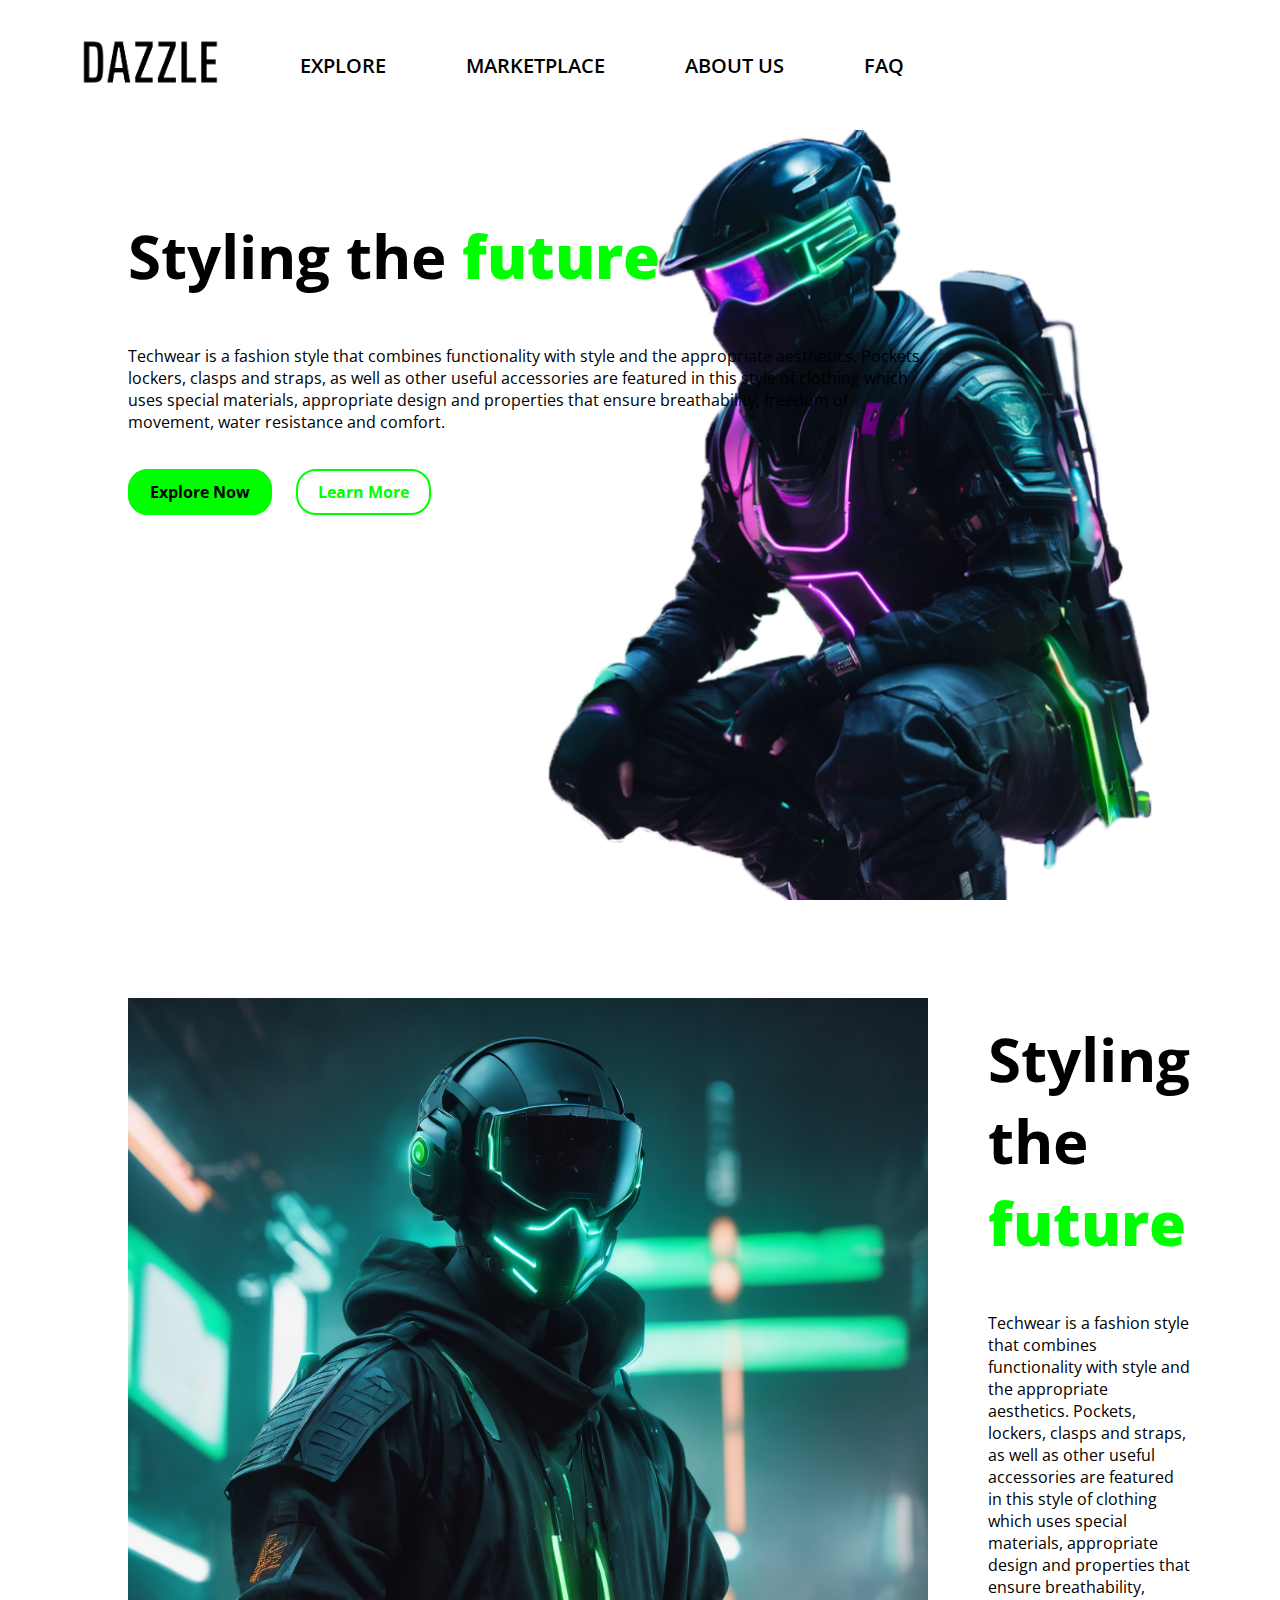
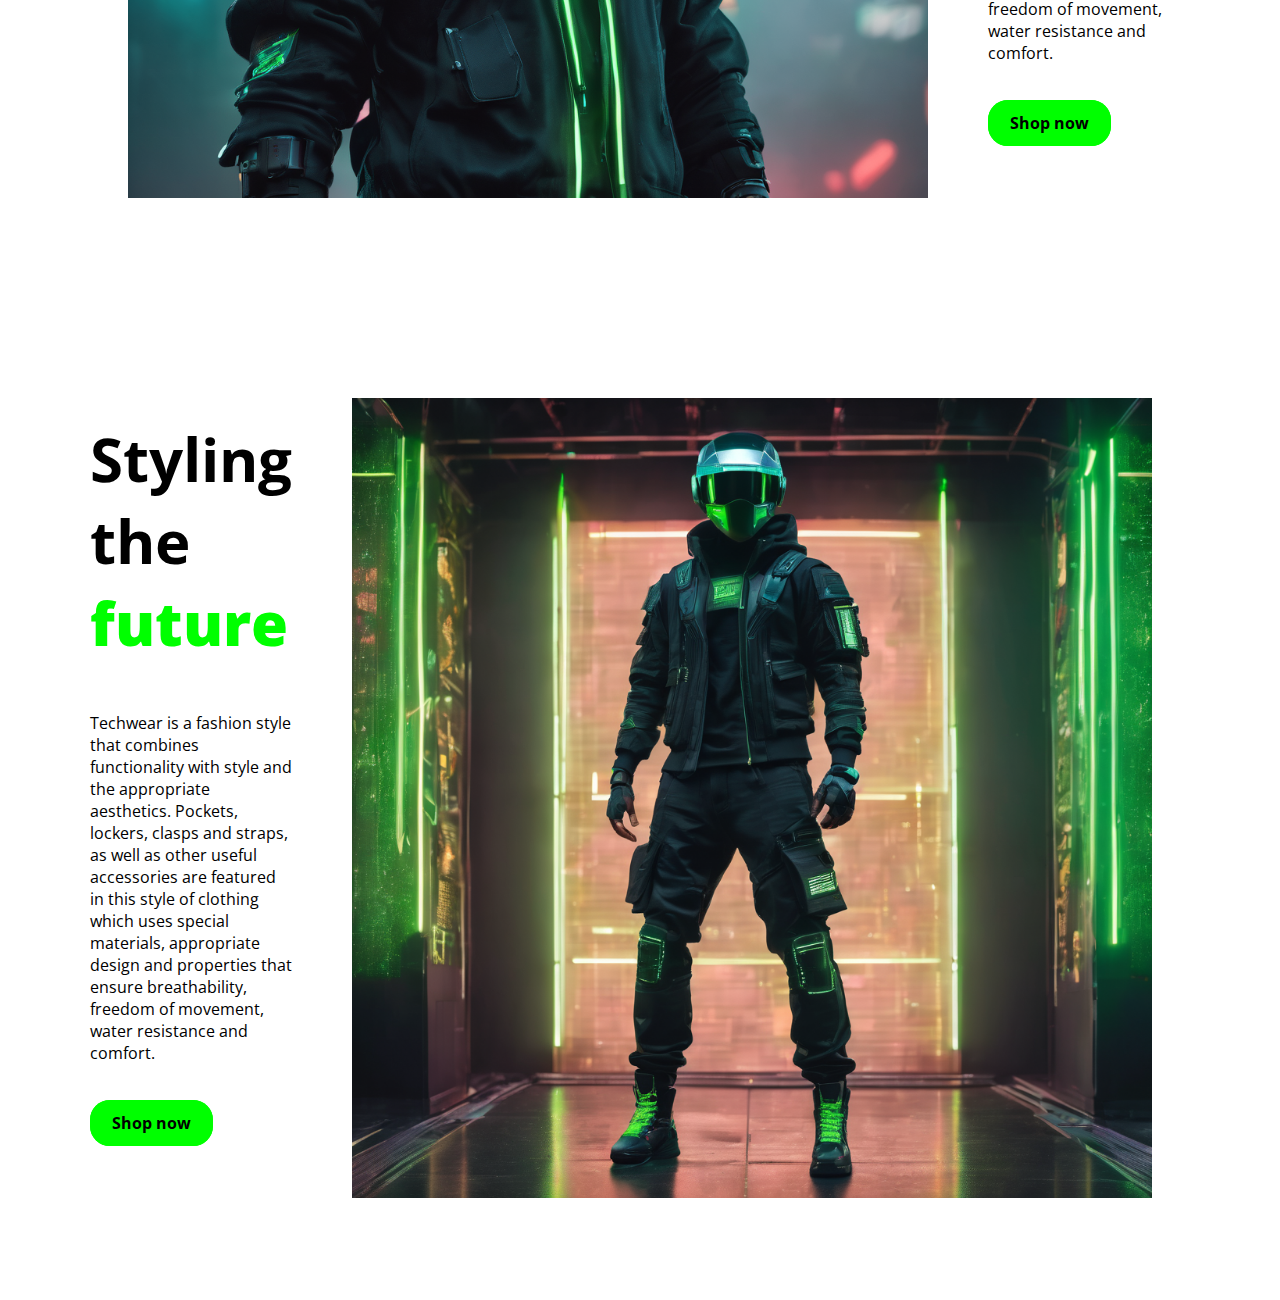
==== index.html @ 6131bc80 "Initial commit" ====
<!DOCTYPE html>
<html lang="en">
<head>
    <meta charset="UTF-8">
    <meta name="viewport" content="width=device-width, initial-scale=1.0">
    <link rel="stylesheet" href="style/style.css">
    <title>Dazzle</title>
</head>
<body>
    <header>
        <menu>
            <a href="#"><img src="media/logob.png" alt="logo" width="140px"></a>
            <a href="#">EXPLORE</a>
            <a href="#">MARKETPLACE</a>
            <a href="#">ABOUT US</a>
            <a href="#">FAQ</a>
        </menu>
    </header>
    <main>
        <div class="fpage">
            <div class="content">
                <h1>Styling the <strong>future</strong></h1>
                <p>Techwear is a fashion style that combines functionality with style and the appropriate aesthetics. Pockets, lockers, clasps and straps, as well as other useful accessories are featured in this style of clothing which uses special materials, appropriate design and properties that ensure breathability, freedom of movement, water resistance and comfort.</p>
                <p>
                    <a href="#" class="button1">Explore Now</a>
                    <a href="#" class="button2">Learn More</a>
                </p>
            </div>
        </div>
        <div class="container" id="page2">
            <div class="img">
                <img src="media/img01.png" alt="product" width="800px">
            </div>
            <div class="content">
                <h1>Styling the <strong>future</strong></h1>
                <p>Techwear is a fashion style that combines functionality with style and the appropriate aesthetics. Pockets, lockers, clasps and straps, as well as other useful accessories are featured in this style of clothing which uses special materials, appropriate design and properties that ensure breathability, freedom of movement, water resistance and comfort.</p>
                <p>
                    <a href="#" class="button1">Shop now</a>
                </p>
            </div>
        </div>
        <div class="container" id="page3">
            <div class="img">
                <img src="media/img02.png" alt="product" width="800px">
            </div>
            <div class="content">
                <h1>Styling the <strong>future</strong></h1>
                <p>Techwear is a fashion style that combines functionality with style and the appropriate aesthetics. Pockets, lockers, clasps and straps, as well as other useful accessories are featured in this style of clothing which uses special materials, appropriate design and properties that ensure breathability, freedom of movement, water resistance and comfort.</p>
                <p>
                    <a href="#" class="button1">Shop now</a>
                </p>
            </div>
        </div>
    </main>
    <footer>

    </footer>
</body>
</html>
---- style/style.css ----
@charset "UTF-8";

@import url('https://fonts.googleapis.com/css2?family=Open+Sans:ital,wght@0,300;0,400;0,500;0,600;0,700;0,800;1,300;1,400;1,500;1,600;1,700;1,800&display=swap');








* {
    margin: 0px;
    padding: 0px;
    box-sizing: border-box;

    font-family: 'Open Sans', sans-serif;
}



body {
    background-color: white;
}



/* MENU */

header menu {
    display: flex;
    height: 90px;
    margin: 20px 80px;

    gap: 80px;
    align-items: center;
}

menu > a {
    color: black;
    font-size: 20px;
    font-weight: 600;
    text-decoration: none;
}
menu > a:hover {
    font-size: 21px;
    text-decoration: underline;
}



/* MAIN */

main {
    width: 80vw;
    margin: auto;
}

main h1 {
    font-size: 48px;
    margin-bottom: 48px;
}
main h1 > strong {
    color: #00FF00;
    font-weight: 900;
}


/* BUTTONS */

a.button1 {
    padding: 10px 20px;

    background-color: #00FF00;
    color: black;
    font-weight: 700;
    text-decoration: none;
    border: 2px solid #00FF00;
    border-radius: 20px;
}

a.button2 {
    padding: 10px 20px;

    color: #00FF00;
    font-weight: 700;
    text-decoration: none;
    border: 2px solid #00FF00;
    border-radius: 20px;
}

a.button1:hover {
    font-size: 20px;
}

a.button2:hover {
    font-size: 20px;
}

/* FRONT PAGE */

div.fpage {
    height: calc(100vh - 130px);
    position: relative;

    background: white url(../media/fpagebg.png) no-repeat;
    background-position: bottom right;
    background-size: contain;
}

div.fpage > div.content {
    width: 800px;
    height: 600px;
    position: absolute;
    top: 50%;
    transform: translateY(-50%);
}

div.fpage h1 {
    font-size: 60px;
}

div.fpage p {
    margin-bottom: 48px;
}

div.fpage a {
    margin: 0px 20px 0px 0px;
}


/* CONTENT PAGES */

div.container {
    display: flex;
    height: 1000px;
    
    flex-direction: row;
    align-items: center;
    gap: 60px;
}

div.container h1 {
    font-size: 60px;
}

div.container p {
    margin-bottom: 48px;
}

div.container a {
    margin: 0px 20px 0px 0px;
}

div#page3 {
    flex-direction: row-reverse;
}
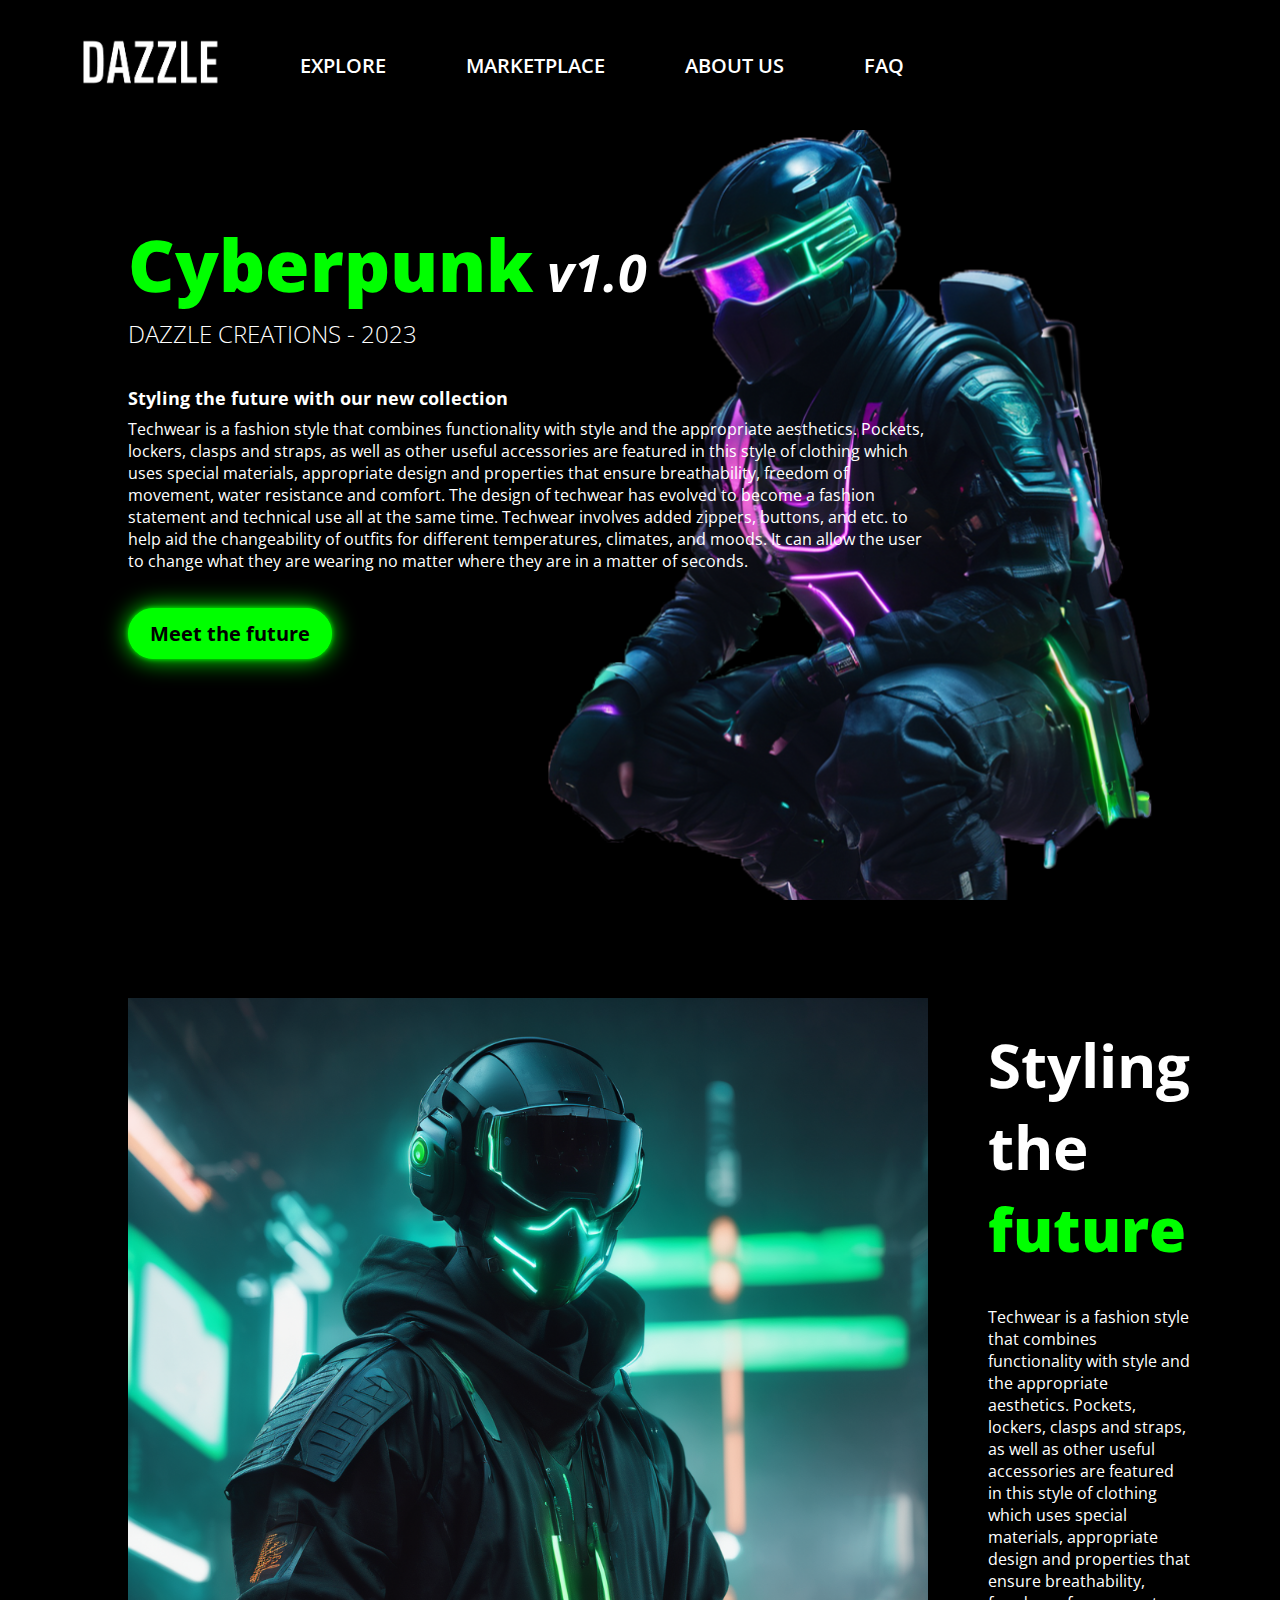
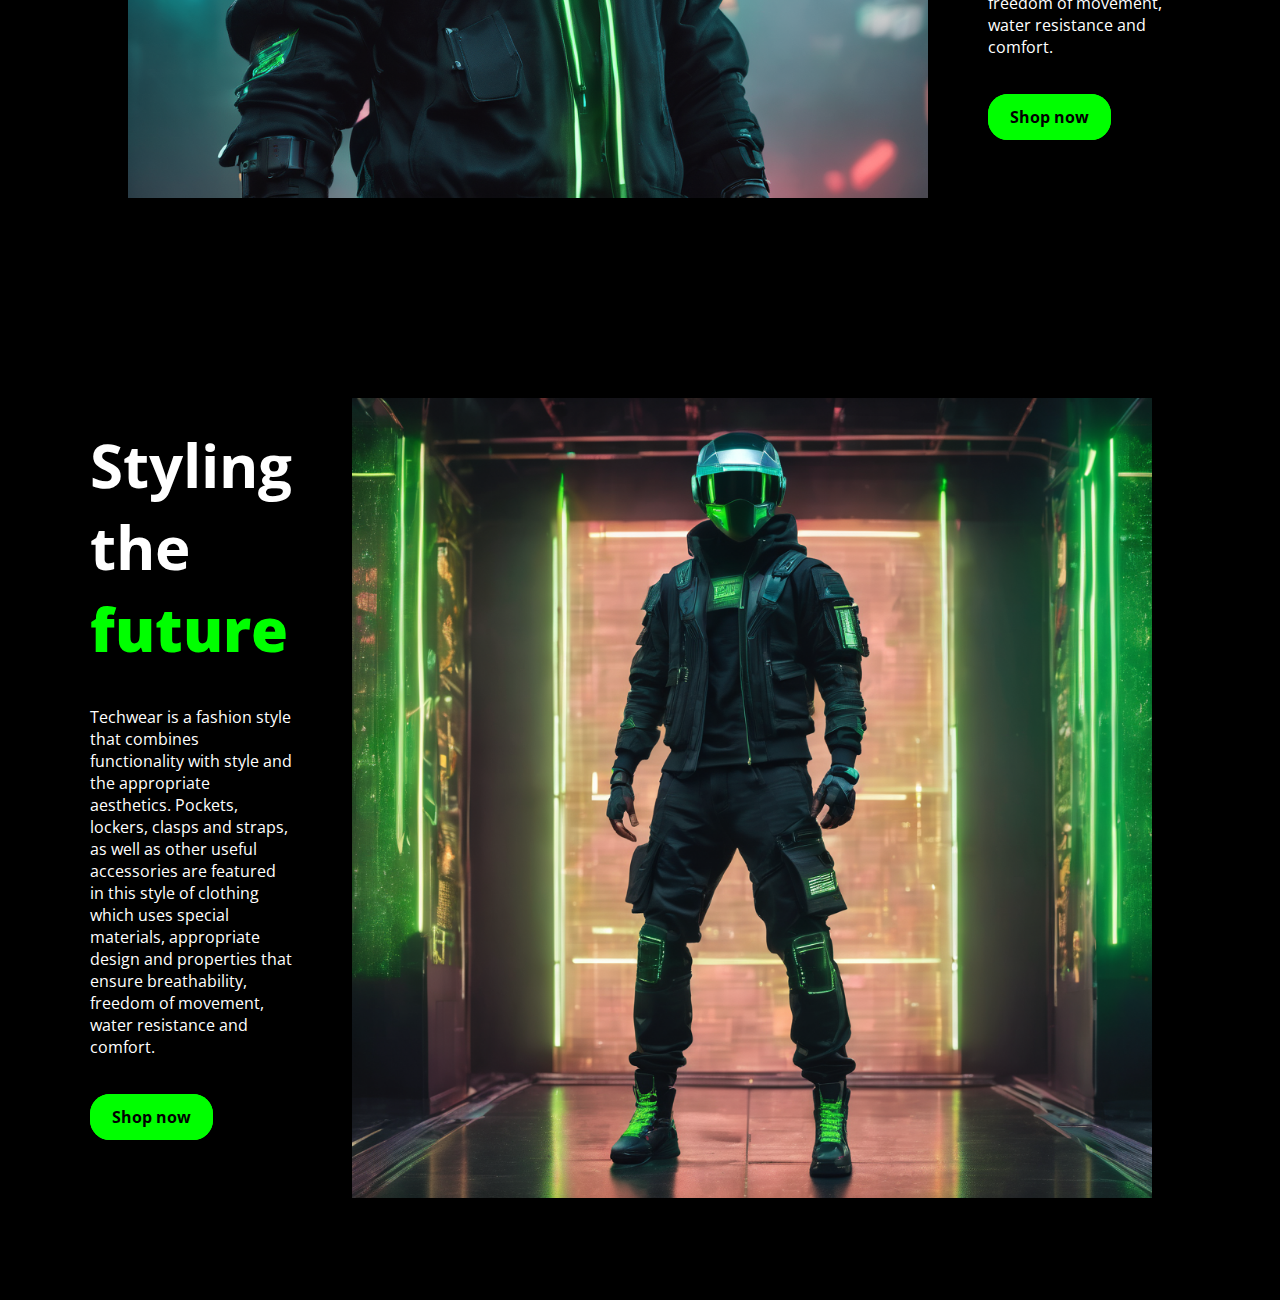
==== commit 218bc5bd: "Structuring" ====
--- a/index.html
+++ b/index.html
@@ -9,7 +9,7 @@
 <body>
     <header>
         <menu>
-            <a href="#"><img src="media/logob.png" alt="logo" width="140px"></a>
+            <a href="#"><img src="media/logow.png" alt="logo" width="140px"></a>
             <a href="#">EXPLORE</a>
             <a href="#">MARKETPLACE</a>
             <a href="#">ABOUT US</a>
@@ -19,11 +19,12 @@
     <main>
         <div class="fpage">
             <div class="content">
-                <h1>Styling the <strong>future</strong></h1>
-                <p>Techwear is a fashion style that combines functionality with style and the appropriate aesthetics. Pockets, lockers, clasps and straps, as well as other useful accessories are featured in this style of clothing which uses special materials, appropriate design and properties that ensure breathability, freedom of movement, water resistance and comfort.</p>
+                <h1><strong>Cyberpunk</strong><em> v1.0</em></h1>
+                <h2>DAZZLE CREATIONS - 2023</h2>
+                <h3>Styling the future with our new collection</h3>
+                <p>Techwear is a fashion style that combines functionality with style and the appropriate aesthetics. Pockets, lockers, clasps and straps, as well as other useful accessories are featured in this style of clothing which uses special materials, appropriate design and properties that ensure breathability, freedom of movement, water resistance and comfort. The design of techwear has evolved to become a fashion statement and technical use all at the same time. Techwear involves added zippers, buttons, and etc. to help aid the changeability of outfits for different temperatures, climates, and moods. It can allow the user to change what they are wearing no matter where they are in a matter of seconds.</p>
                 <p>
-                    <a href="#" class="button1">Explore Now</a>
-                    <a href="#" class="button2">Learn More</a>
+                    <a href="#" class="button1">Meet the future</a>
                 </p>
             </div>
         </div>
--- a/style/style.css
+++ b/style/style.css
@@ -1,6 +1,7 @@
 @charset "UTF-8";
 
-@import url('https://fonts.googleapis.com/css2?family=Open+Sans:ital,wght@0,300;0,400;0,500;0,600;0,700;0,800;1,300;1,400;1,500;1,600;1,700;1,800&display=swap');
+@import url('https://fonts.googleapis.com/css2?family=Noto+Sans+JP:wght@900&family=Open+Sans:ital,wght@0,300;0,400;0,500;0,600;0,700;0,800;1,300;1,400;1,500;1,600;1,700;1,800&display=swap');
+
 
 
 
@@ -20,7 +21,7 @@
 
 
 body {
-    background-color: white;
+    background-color: black;
 }
 
 
@@ -37,7 +38,7 @@
 }
 
 menu > a {
-    color: black;
+    color: white;
     font-size: 20px;
     font-weight: 600;
     text-decoration: none;
@@ -58,11 +59,29 @@
 
 main h1 {
     font-size: 48px;
-    margin-bottom: 48px;
+    margin-bottom: 36px;
+    color: white;
 }
+
 main h1 > strong {
     color: #00FF00;
     font-weight: 900;
+}
+main h1 > em {
+    font-size: 52px;
+}
+
+main h2 {
+    margin-bottom: 18px;
+    color: white;
+}
+
+main h3 {
+    color: white;
+}
+
+main p {
+    color: white;
 }
 
 
@@ -89,21 +108,18 @@
     border-radius: 20px;
 }
 
-a.button1:hover {
-    font-size: 20px;
-}
-
-a.button2:hover {
-    font-size: 20px;
-}
-
 /* FRONT PAGE */
 
 div.fpage {
+    display: flex;
+    width: 80vw;
     height: calc(100vh - 130px);
-    position: relative;
 
-    background: white url(../media/fpagebg.png) no-repeat;
+    flex-direction: row;
+    align-items: center;
+    gap: 60px;
+
+    background: black url(../media/fpagebg.png) no-repeat;
     background-position: bottom right;
     background-size: contain;
 }
@@ -111,13 +127,22 @@
 div.fpage > div.content {
     width: 800px;
     height: 600px;
-    position: absolute;
-    top: 50%;
-    transform: translateY(-50%);
 }
 
 div.fpage h1 {
-    font-size: 60px;
+    font-size: 72px;
+    margin-bottom: 4px;
+}
+
+div.fpage h2 {
+    font-size: 24px;
+    font-weight: 300;
+    margin-bottom: 36px;
+}
+
+div.fpage h3 {
+    font-size: 18px;
+    margin-bottom: 8px;
 }
 
 div.fpage p {
@@ -125,7 +150,14 @@
 }
 
 div.fpage a {
+    font-size: 20px;
+    border-radius: 40px;
     margin: 0px 20px 0px 0px;
+
+    box-shadow: 0 0 5px #00FF00, 0 0 25px #00FF00;
+}
+div.fpage a:hover {
+    box-shadow: 0 0 5px #00FF00, 0 0 25px #00FF00, 0 0 50px #00FF00;
 }
 
 
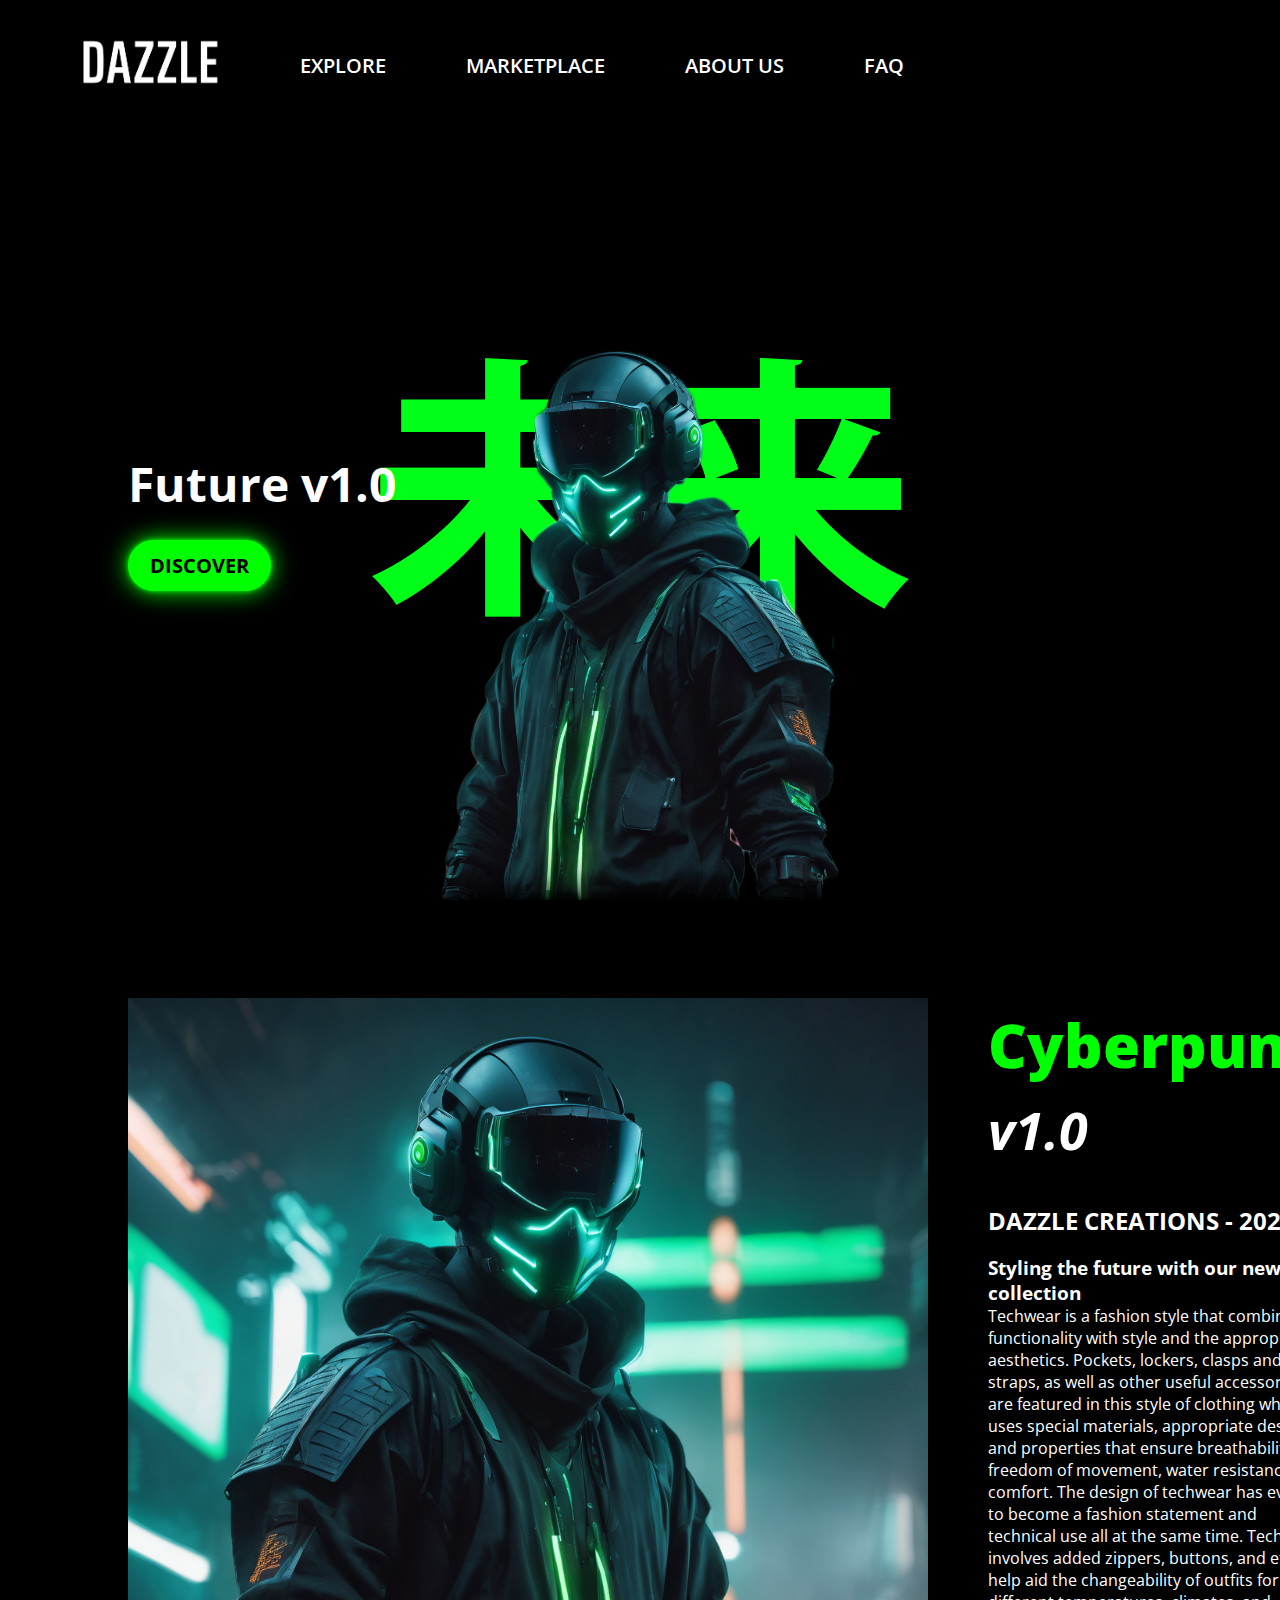
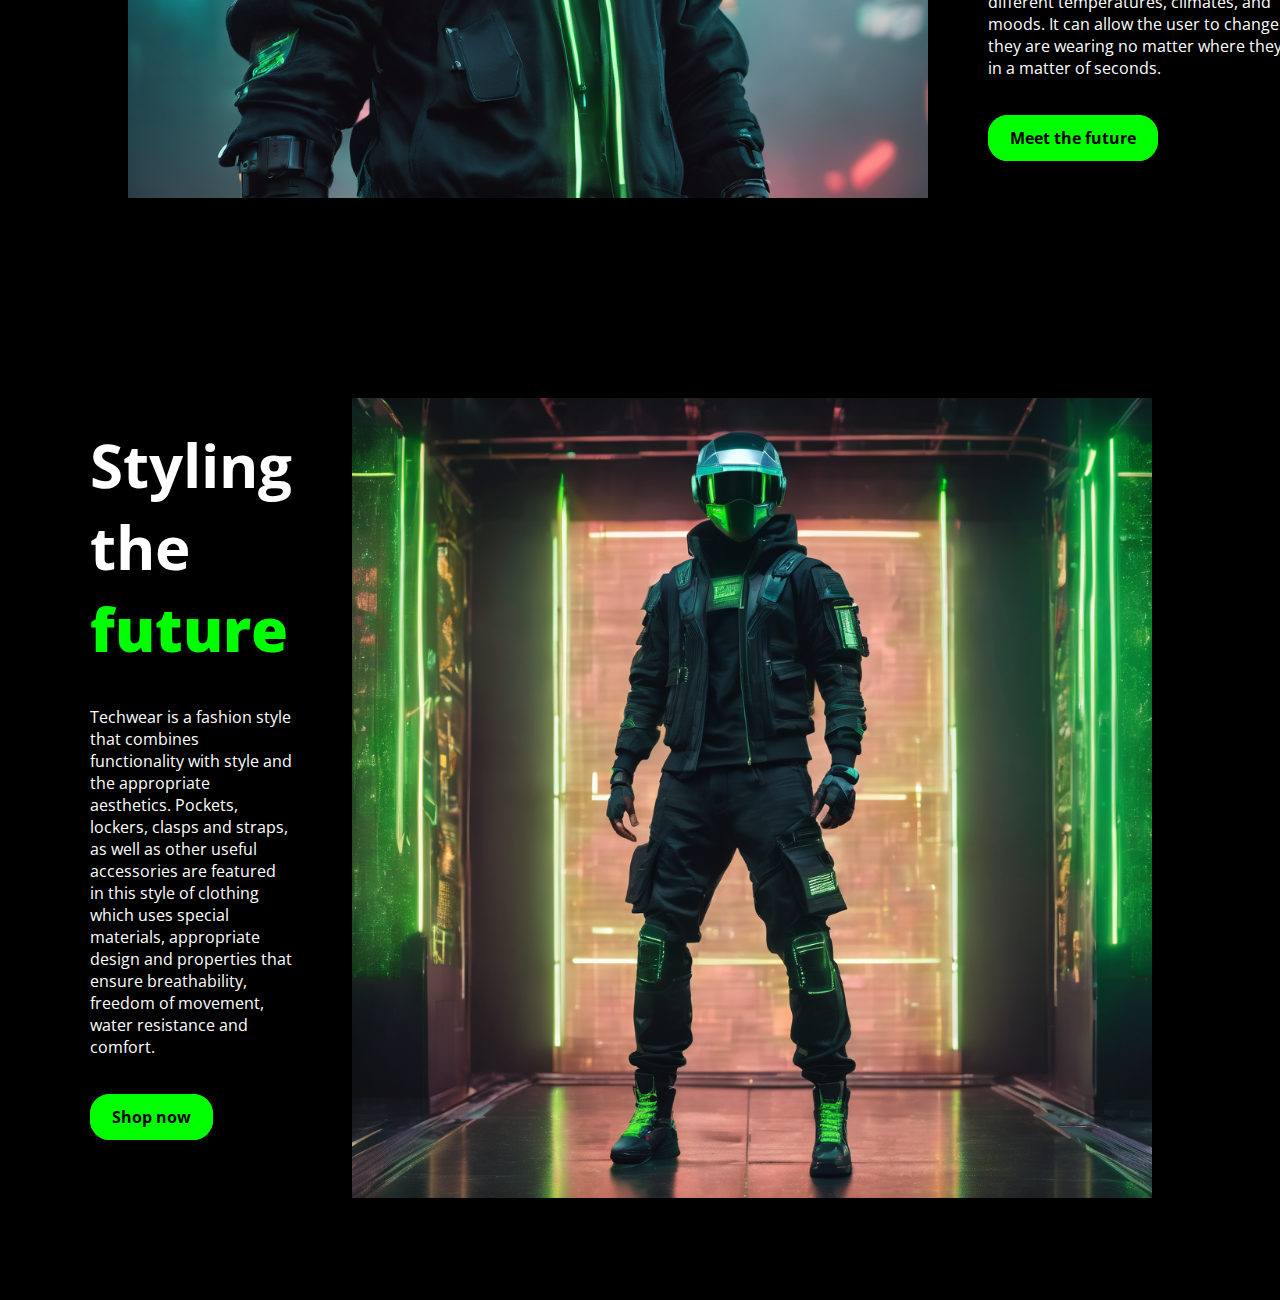
==== commit 7781e069: "Layout changed" ====
--- a/index.html
+++ b/index.html
@@ -19,24 +19,21 @@
     <main>
         <div class="fpage">
             <div class="content">
+                <h1>Future v1.0</h1>
+                <a href="#" class="button1">DISCOVER</a>
+            </div>
+        </div>
+        <div class="container" id="page2">
+            <div class="img">
+                <img src="media/img01.png" alt="" width="800px">
+            </div>
+            <div class="content">
                 <h1><strong>Cyberpunk</strong><em> v1.0</em></h1>
                 <h2>DAZZLE CREATIONS - 2023</h2>
                 <h3>Styling the future with our new collection</h3>
                 <p>Techwear is a fashion style that combines functionality with style and the appropriate aesthetics. Pockets, lockers, clasps and straps, as well as other useful accessories are featured in this style of clothing which uses special materials, appropriate design and properties that ensure breathability, freedom of movement, water resistance and comfort. The design of techwear has evolved to become a fashion statement and technical use all at the same time. Techwear involves added zippers, buttons, and etc. to help aid the changeability of outfits for different temperatures, climates, and moods. It can allow the user to change what they are wearing no matter where they are in a matter of seconds.</p>
                 <p>
                     <a href="#" class="button1">Meet the future</a>
-                </p>
-            </div>
-        </div>
-        <div class="container" id="page2">
-            <div class="img">
-                <img src="media/img01.png" alt="product" width="800px">
-            </div>
-            <div class="content">
-                <h1>Styling the <strong>future</strong></h1>
-                <p>Techwear is a fashion style that combines functionality with style and the appropriate aesthetics. Pockets, lockers, clasps and straps, as well as other useful accessories are featured in this style of clothing which uses special materials, appropriate design and properties that ensure breathability, freedom of movement, water resistance and comfort.</p>
-                <p>
-                    <a href="#" class="button1">Shop now</a>
                 </p>
             </div>
         </div>
--- a/style/style.css
+++ b/style/style.css
@@ -112,41 +112,24 @@
 
 div.fpage {
     display: flex;
-    width: 80vw;
     height: calc(100vh - 130px);
 
     flex-direction: row;
     align-items: center;
-    gap: 60px;
+    gap: 700px;
 
     background: black url(../media/fpagebg.png) no-repeat;
-    background-position: bottom right;
+    background-position: bottom center;
     background-size: contain;
 }
 
-div.fpage > div.content {
-    width: 800px;
-    height: 600px;
+div.fpage > div.container {
+    width: 200px;
 }
 
 div.fpage h1 {
-    font-size: 72px;
-    margin-bottom: 4px;
-}
-
-div.fpage h2 {
-    font-size: 24px;
-    font-weight: 300;
+    font-size: 48px;
     margin-bottom: 36px;
-}
-
-div.fpage h3 {
-    font-size: 18px;
-    margin-bottom: 8px;
-}
-
-div.fpage p {
-    margin-bottom: 48px;
 }
 
 div.fpage a {
@@ -184,6 +167,9 @@
     margin: 0px 20px 0px 0px;
 }
 
+div#page2 {
+    box-shadow: 0 0 5px black, 0 0 25px black, 0 0 50px black;
+}
 div#page3 {
     flex-direction: row-reverse;
 }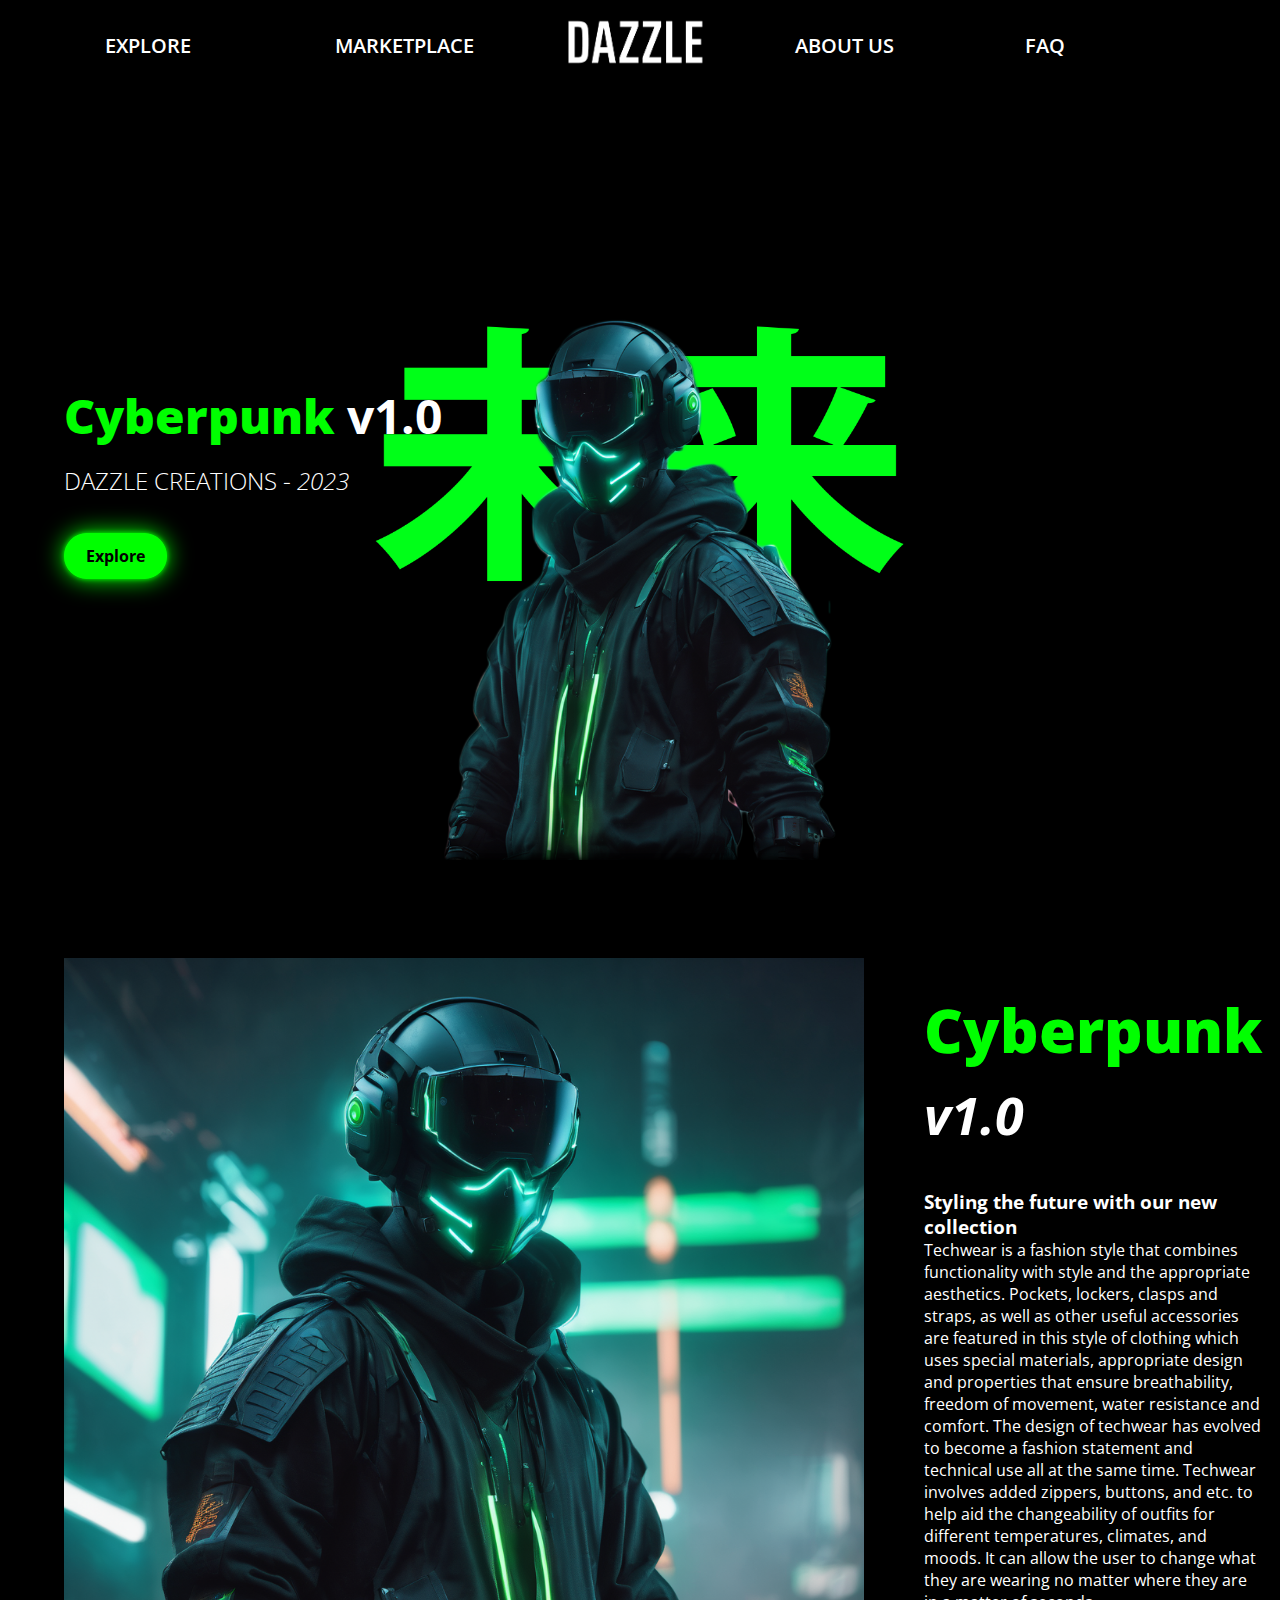
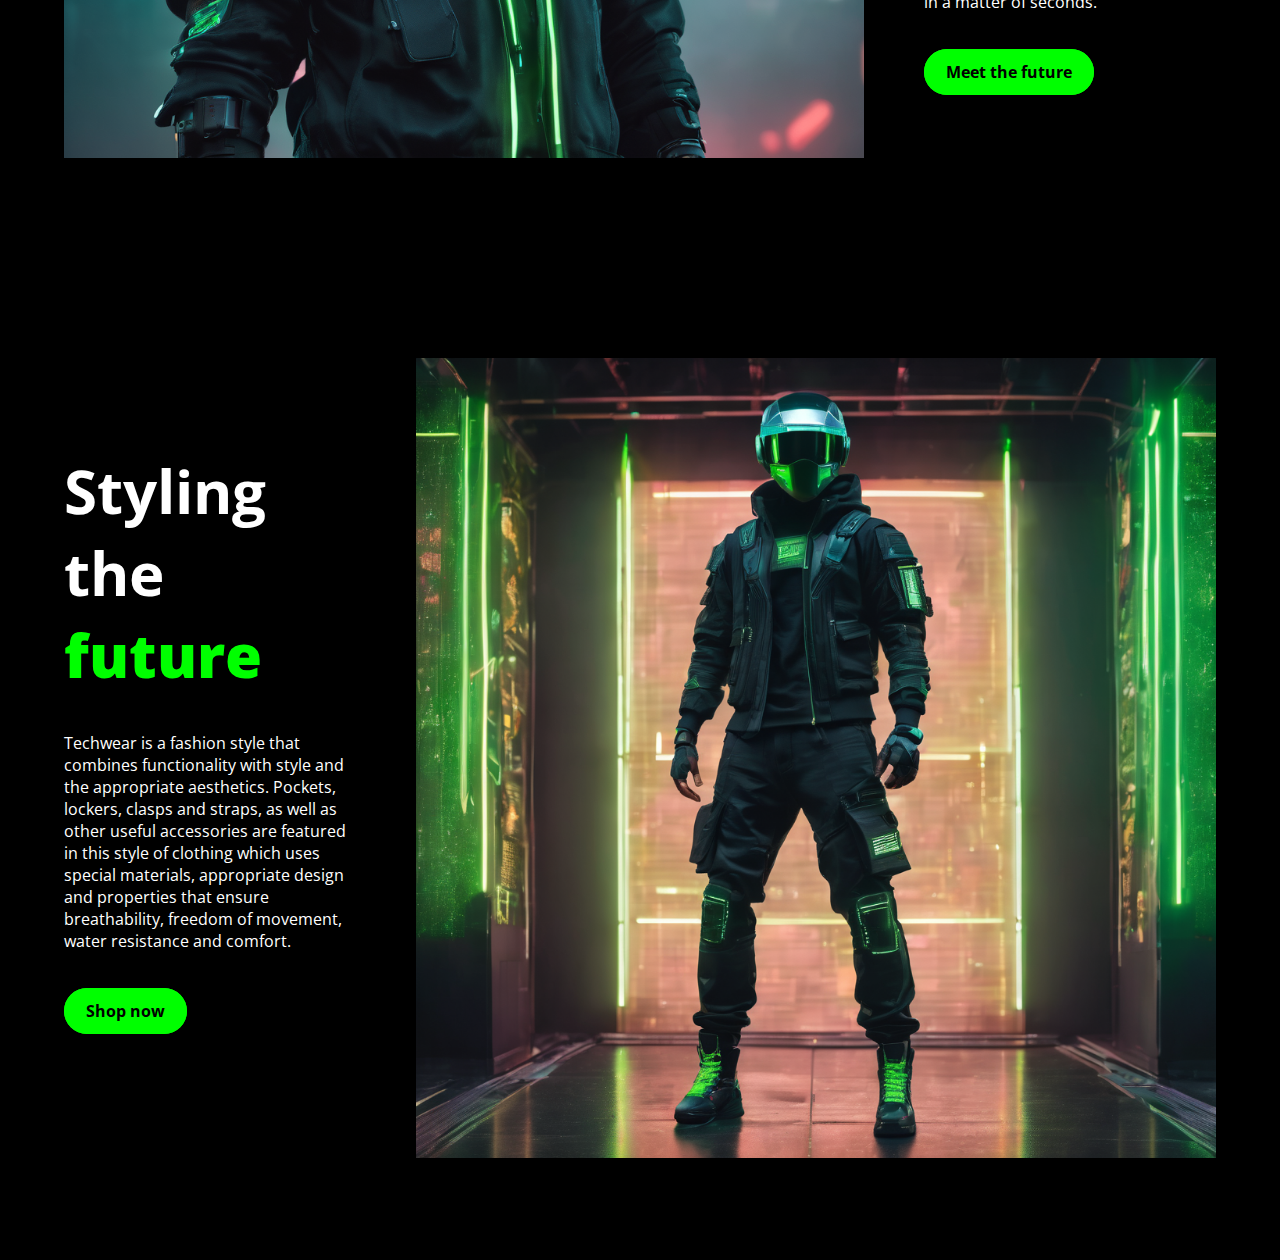
==== commit 1416eeee: "Update" ====
--- a/index.html
+++ b/index.html
@@ -9,9 +9,9 @@
 <body>
     <header>
         <menu>
-            <a href="#"><img src="media/logow.png" alt="logo" width="140px"></a>
             <a href="#">EXPLORE</a>
             <a href="#">MARKETPLACE</a>
+            <a href="#"><img src="media/logow.png" alt="logo" width="140px"></a>
             <a href="#">ABOUT US</a>
             <a href="#">FAQ</a>
         </menu>
@@ -19,8 +19,9 @@
     <main>
         <div class="fpage">
             <div class="content">
-                <h1>Future v1.0</h1>
-                <a href="#" class="button1">DISCOVER</a>
+                <h1><strong>Cyberpunk</strong> v1.0</h1>
+                <h2>DAZZLE CREATIONS - <em>2023</em></h2>
+                <a href="#" class="button1">Explore</a>
             </div>
         </div>
         <div class="container" id="page2">
@@ -29,7 +30,6 @@
             </div>
             <div class="content">
                 <h1><strong>Cyberpunk</strong><em> v1.0</em></h1>
-                <h2>DAZZLE CREATIONS - 2023</h2>
                 <h3>Styling the future with our new collection</h3>
                 <p>Techwear is a fashion style that combines functionality with style and the appropriate aesthetics. Pockets, lockers, clasps and straps, as well as other useful accessories are featured in this style of clothing which uses special materials, appropriate design and properties that ensure breathability, freedom of movement, water resistance and comfort. The design of techwear has evolved to become a fashion statement and technical use all at the same time. Techwear involves added zippers, buttons, and etc. to help aid the changeability of outfits for different temperatures, climates, and moods. It can allow the user to change what they are wearing no matter where they are in a matter of seconds.</p>
                 <p>
--- a/style/style.css
+++ b/style/style.css
@@ -31,13 +31,16 @@
 header menu {
     display: flex;
     height: 90px;
-    margin: 20px 80px;
 
     gap: 80px;
+    flex-direction: row;
     align-items: center;
+    vertical-align: center;
+    justify-content: center;
 }
 
 menu > a {
+    width: 150px;
     color: white;
     font-size: 20px;
     font-weight: 600;
@@ -53,7 +56,7 @@
 /* MAIN */
 
 main {
-    width: 80vw;
+    width: 90vw;
     margin: auto;
 }
 
@@ -95,7 +98,7 @@
     font-weight: 700;
     text-decoration: none;
     border: 2px solid #00FF00;
-    border-radius: 20px;
+    border-radius: 50px;
 }
 
 a.button2 {
@@ -116,7 +119,6 @@
 
     flex-direction: row;
     align-items: center;
-    gap: 700px;
 
     background: black url(../media/fpagebg.png) no-repeat;
     background-position: bottom center;
@@ -129,14 +131,20 @@
 
 div.fpage h1 {
     font-size: 48px;
-    margin-bottom: 36px;
+    margin-bottom: 16px;
+}
+
+div.fpage h1 > em {
+    font-size: 24px;
+}
+
+div.fpage h2 {
+    font-size: 24px;
+    font-weight: 300;
+    margin-bottom: 48px;
 }
 
 div.fpage a {
-    font-size: 20px;
-    border-radius: 40px;
-    margin: 0px 20px 0px 0px;
-
     box-shadow: 0 0 5px #00FF00, 0 0 25px #00FF00;
 }
 div.fpage a:hover {
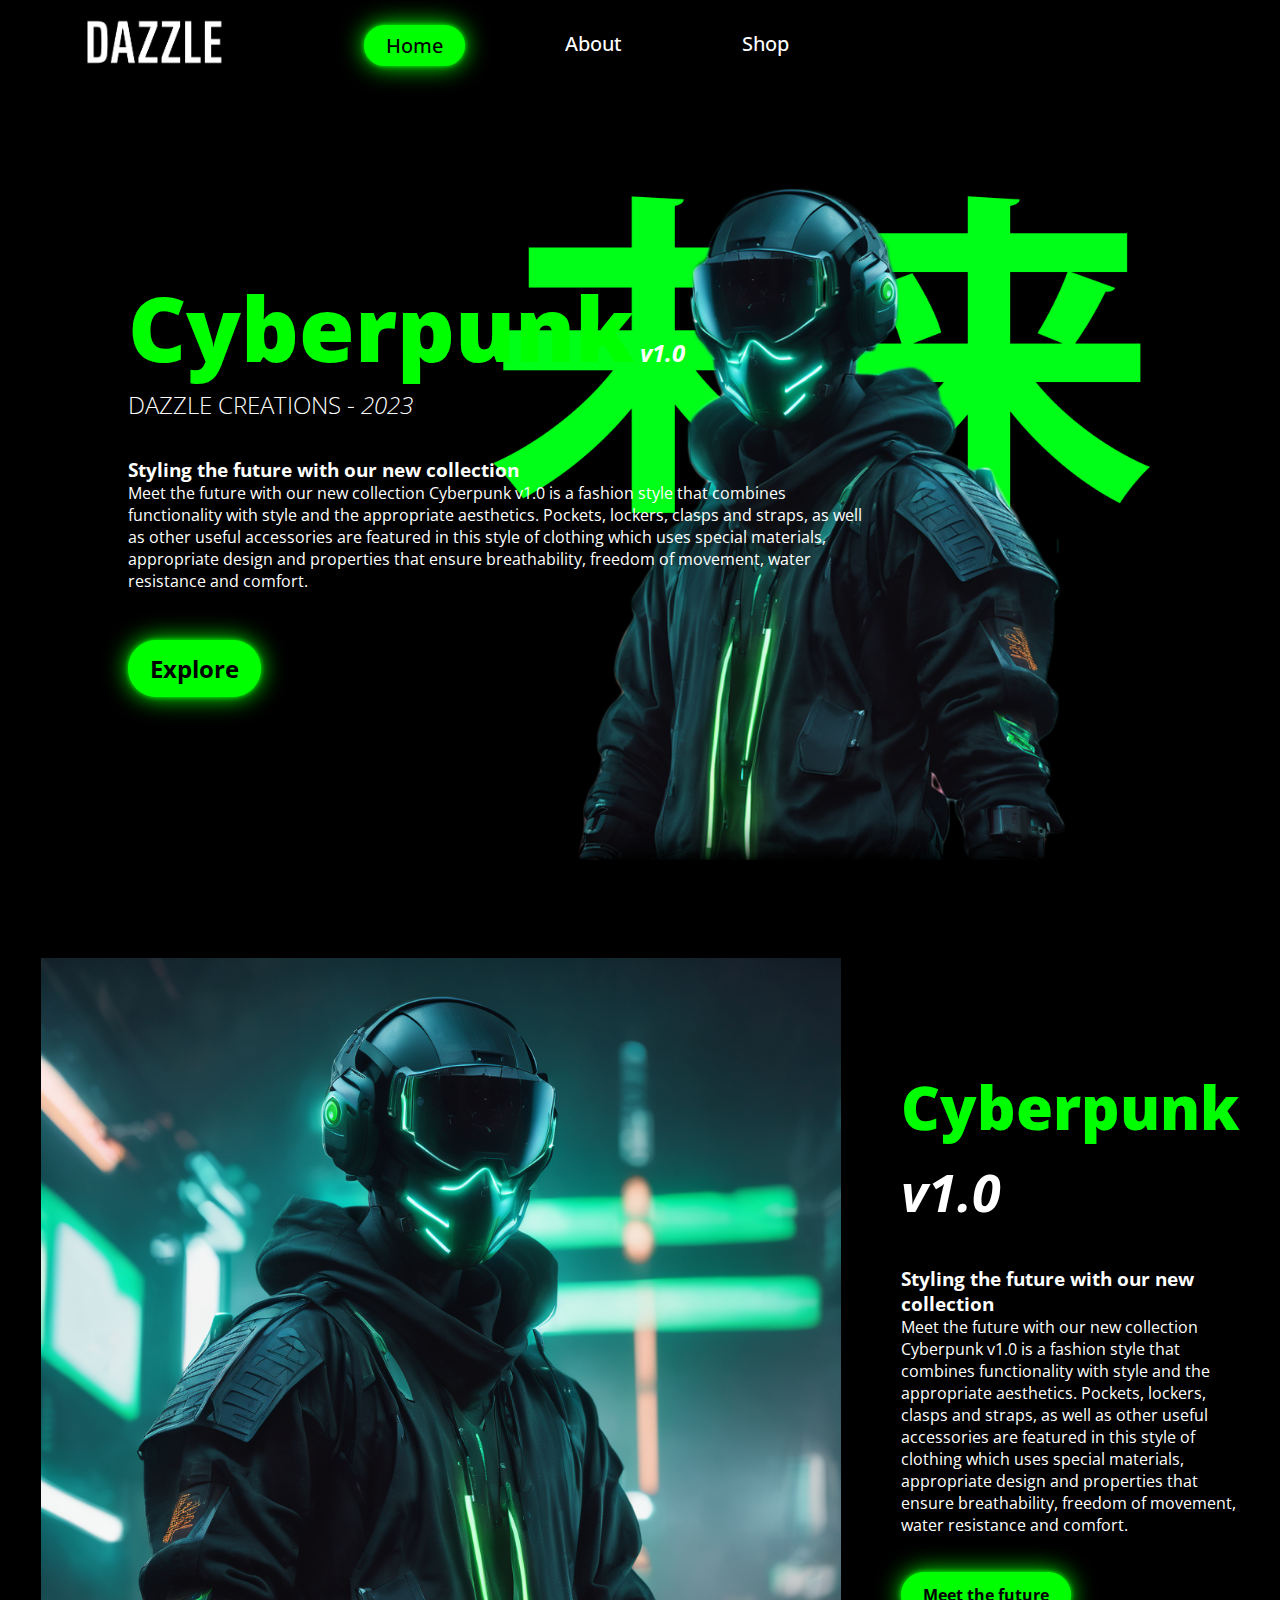
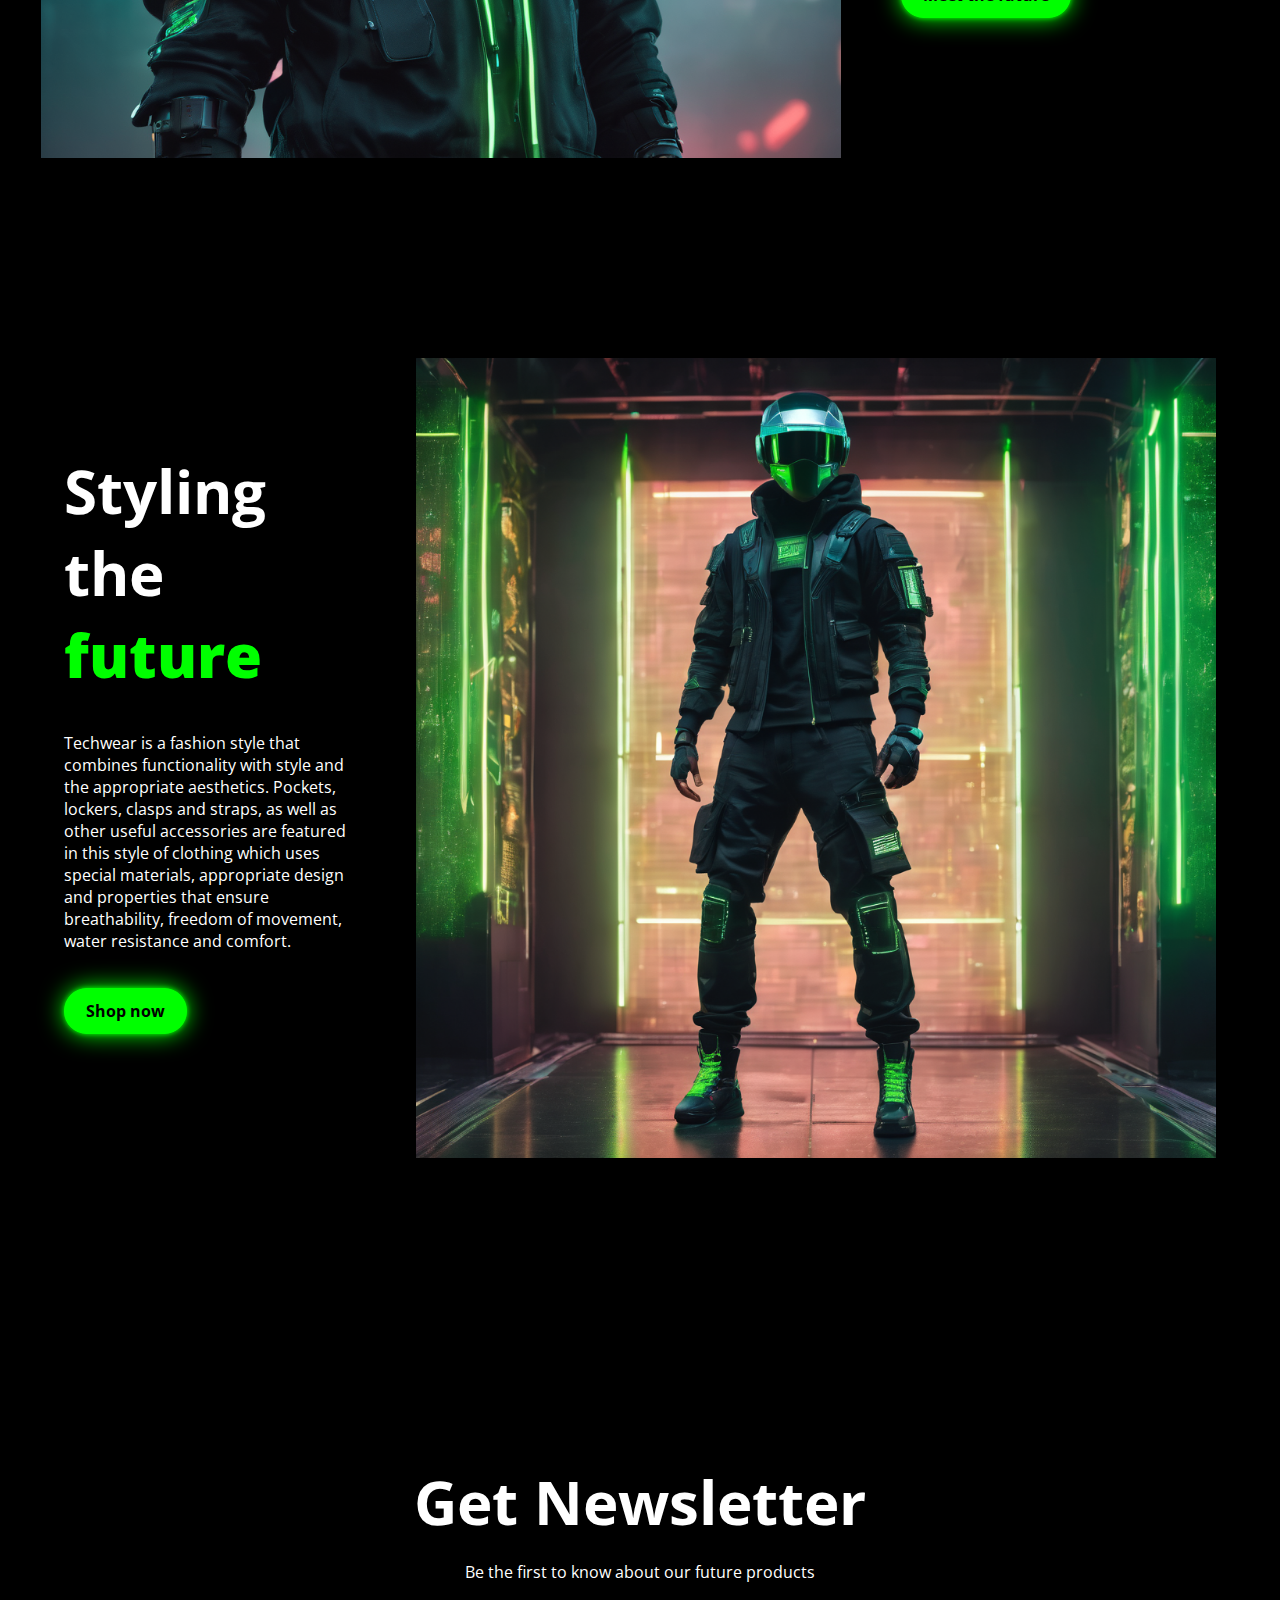
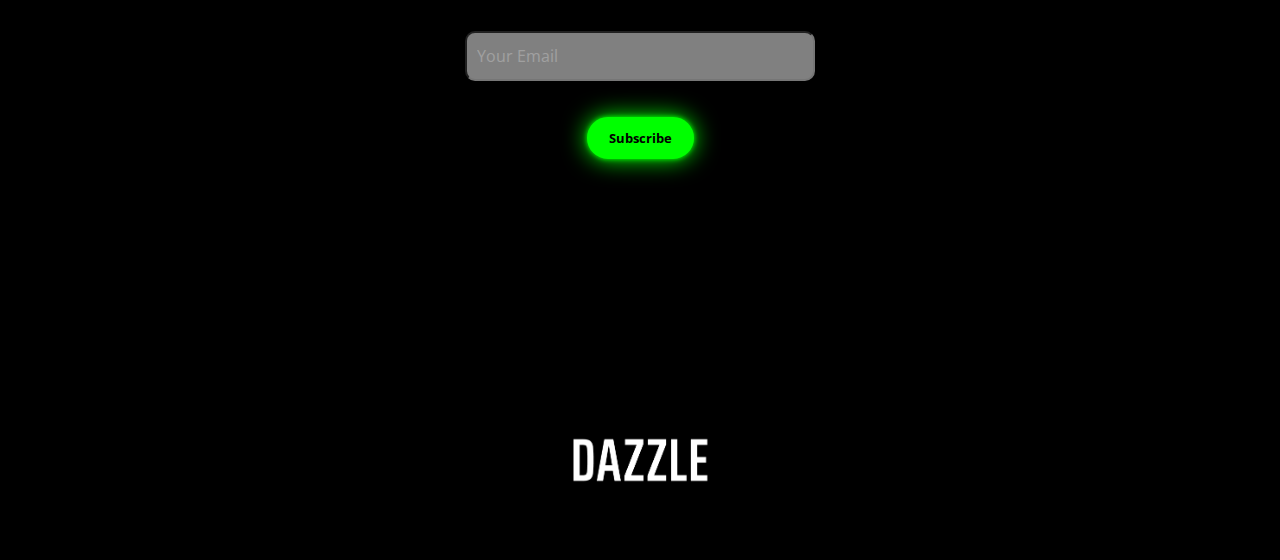
==== commit b7fde84f: "Update" ====
--- a/index.html
+++ b/index.html
@@ -9,18 +9,21 @@
 <body>
     <header>
         <menu>
-            <a href="#">EXPLORE</a>
-            <a href="#">MARKETPLACE</a>
-            <a href="#"><img src="media/logow.png" alt="logo" width="140px"></a>
-            <a href="#">ABOUT US</a>
-            <a href="#">FAQ</a>
+            <a href="#"><img src="media/logow.png" alt="logo" width="140px" id="logo"></a>
+            <nav>
+                <a href="#" id="home">Home</a>
+                <a href="#" id="about">About</a>
+                <a href="#" id="shop">Shop</a>
+            </nav>
         </menu>
     </header>
     <main>
         <div class="fpage">
             <div class="content">
-                <h1><strong>Cyberpunk</strong> v1.0</h1>
+                <h1><strong>Cyberpunk</strong><em> v1.0</em></h1>
                 <h2>DAZZLE CREATIONS - <em>2023</em></h2>
+                <h3>Styling the future with our new collection</h3>
+                <p>Meet the future with our new collection Cyberpunk v1.0 is a fashion style that combines functionality with style and the appropriate aesthetics. Pockets, lockers, clasps and straps, as well as other useful accessories are featured in this style of clothing which uses special materials, appropriate design and properties that ensure breathability, freedom of movement, water resistance and comfort.</p>
                 <a href="#" class="button1">Explore</a>
             </div>
         </div>
@@ -31,7 +34,7 @@
             <div class="content">
                 <h1><strong>Cyberpunk</strong><em> v1.0</em></h1>
                 <h3>Styling the future with our new collection</h3>
-                <p>Techwear is a fashion style that combines functionality with style and the appropriate aesthetics. Pockets, lockers, clasps and straps, as well as other useful accessories are featured in this style of clothing which uses special materials, appropriate design and properties that ensure breathability, freedom of movement, water resistance and comfort. The design of techwear has evolved to become a fashion statement and technical use all at the same time. Techwear involves added zippers, buttons, and etc. to help aid the changeability of outfits for different temperatures, climates, and moods. It can allow the user to change what they are wearing no matter where they are in a matter of seconds.</p>
+                <p>Meet the future with our new collection Cyberpunk v1.0 is a fashion style that combines functionality with style and the appropriate aesthetics. Pockets, lockers, clasps and straps, as well as other useful accessories are featured in this style of clothing which uses special materials, appropriate design and properties that ensure breathability, freedom of movement, water resistance and comfort.</p>
                 <p>
                     <a href="#" class="button1">Meet the future</a>
                 </p>
@@ -49,9 +52,17 @@
                 </p>
             </div>
         </div>
+        <div class="container" id="page4">
+            <form action="#" method="post" autocomplete="on">
+                <h1>Get Newsletter</h1>
+                <p>Be the first to know about our future products</p>
+                <input type="email" name="email" id="email" autocomplete="email" placeholder="Your Email">
+                <input type="submit" value="Subscribe" class="button1">
+            </form>
+        </div>
     </main>
     <footer>
-
+        <img src="media/logow.png" alt="" width="140px">
     </footer>
 </body>
 </html>--- a/style/style.css
+++ b/style/style.css
@@ -30,25 +30,47 @@
 
 header menu {
     display: flex;
+    width: 90vw;
     height: 90px;
-
+    margin: auto;
+
+    gap: 120px;
+    flex-direction: row;
+    align-items: center;
+    vertical-align: center;
+}
+
+menu a {
+    padding: 5px 20px;
+    
+    border-radius: 50px;
+    color: white;
+    font-size: 20px;
+    font-weight: 500;
+    text-decoration: none;
+    text-align: center;
+}
+
+menu nav {
+    display: flex;
     gap: 80px;
-    flex-direction: row;
-    align-items: center;
-    vertical-align: center;
-    justify-content: center;
-}
-
-menu > a {
-    width: 150px;
-    color: white;
-    font-size: 20px;
-    font-weight: 600;
-    text-decoration: none;
-}
-menu > a:hover {
-    font-size: 21px;
-    text-decoration: underline;
+}
+
+nav > a:hover {
+    background-color: #00FF00;
+    color: black;
+    box-shadow: 0 0 5px #00FF00, 0 0 25px #00FF00, 0 0 50px #00FF00;
+}
+
+nav > a#home {
+    background-color: #00FF00;
+    color: black;
+    border: 2px solid #00FF00;
+    border-radius: 50px;
+    box-shadow: 0 0 5px #00FF00, 0 0 25px #00FF00;
+}
+nav > a#home:hover {
+    box-shadow: 0 0 5px #00FF00, 0 0 25px #00FF00, 0 0 50px #00FF00;
 }
 
 
@@ -99,6 +121,10 @@
     text-decoration: none;
     border: 2px solid #00FF00;
     border-radius: 50px;
+    box-shadow: 0 0 5px #00FF00, 0 0 25px #00FF00;
+}
+a.button1:hover {
+    box-shadow: 0 0 5px #00FF00, 0 0 25px #00FF00, 0 0 50px #00FF00;
 }
 
 a.button2 {
@@ -111,27 +137,46 @@
     border-radius: 20px;
 }
 
+input.button1 {
+    padding: 10px 20px;
+
+    background-color: #00FF00;
+    color: black;
+    font-weight: 700;
+    text-decoration: none;
+    border: 2px solid #00FF00;
+    border-radius: 50px;
+    cursor: pointer;
+    box-shadow: 0 0 5px #00FF00, 0 0 25px #00FF00;
+}
+input.button1:hover {
+    box-shadow: 0 0 5px #00FF00, 0 0 25px #00FF00, 0 0 50px #00FF00;
+}
+
+
 /* FRONT PAGE */
 
 div.fpage {
     display: flex;
+    width: 80vw;
     height: calc(100vh - 130px);
+    margin: auto;
 
     flex-direction: row;
     align-items: center;
 
     background: black url(../media/fpagebg.png) no-repeat;
-    background-position: bottom center;
+    background-position: bottom right;
     background-size: contain;
 }
 
-div.fpage > div.container {
-    width: 200px;
+div.fpage > div.content {
+    width: 750px;
 }
 
 div.fpage h1 {
-    font-size: 48px;
-    margin-bottom: 16px;
+    font-size: 90px;
+    margin-bottom: 0px
 }
 
 div.fpage h1 > em {
@@ -141,12 +186,17 @@
 div.fpage h2 {
     font-size: 24px;
     font-weight: 300;
-    margin-bottom: 48px;
+    margin-bottom: 36px;
+}
+
+div.fpage p {
+    margin-bottom: 60px;
 }
 
 div.fpage a {
-    box-shadow: 0 0 5px #00FF00, 0 0 25px #00FF00;
-}
+    font-size: 24px;
+}
+
 div.fpage a:hover {
     box-shadow: 0 0 5px #00FF00, 0 0 25px #00FF00, 0 0 50px #00FF00;
 }
@@ -160,6 +210,7 @@
     
     flex-direction: row;
     align-items: center;
+    justify-content: center;
     gap: 60px;
 }
 
@@ -178,6 +229,59 @@
 div#page2 {
     box-shadow: 0 0 5px black, 0 0 25px black, 0 0 50px black;
 }
+
 div#page3 {
     flex-direction: row-reverse;
+}
+
+/* FORM */
+
+div#page4 {
+    height: 700px;
+}
+
+div#page4 form {
+    display: flex;
+    
+    flex-direction: column;
+    justify-content: center;
+    align-items: center;
+}
+
+div#page4 form input[type= email] {
+    width: 350px;
+    height: 50px;
+    padding: 5px 10px;
+
+    background-color: gray;
+    color: white;
+    border-radius: 10px;
+    font-size: 16px;
+
+    margin-bottom: 36px;
+}
+
+div#page4 h1 {
+    margin-bottom: 18px;
+}
+
+div#page4 form ::placeholder {
+    color: rgb(160, 160, 160);
+}
+
+
+
+
+
+/* FOOTER */
+
+footer {
+    display: flex;
+    height: 200px;
+
+    flex-direction: column;
+    justify-content: center;
+    align-items: center;
+
+    color: white;
 }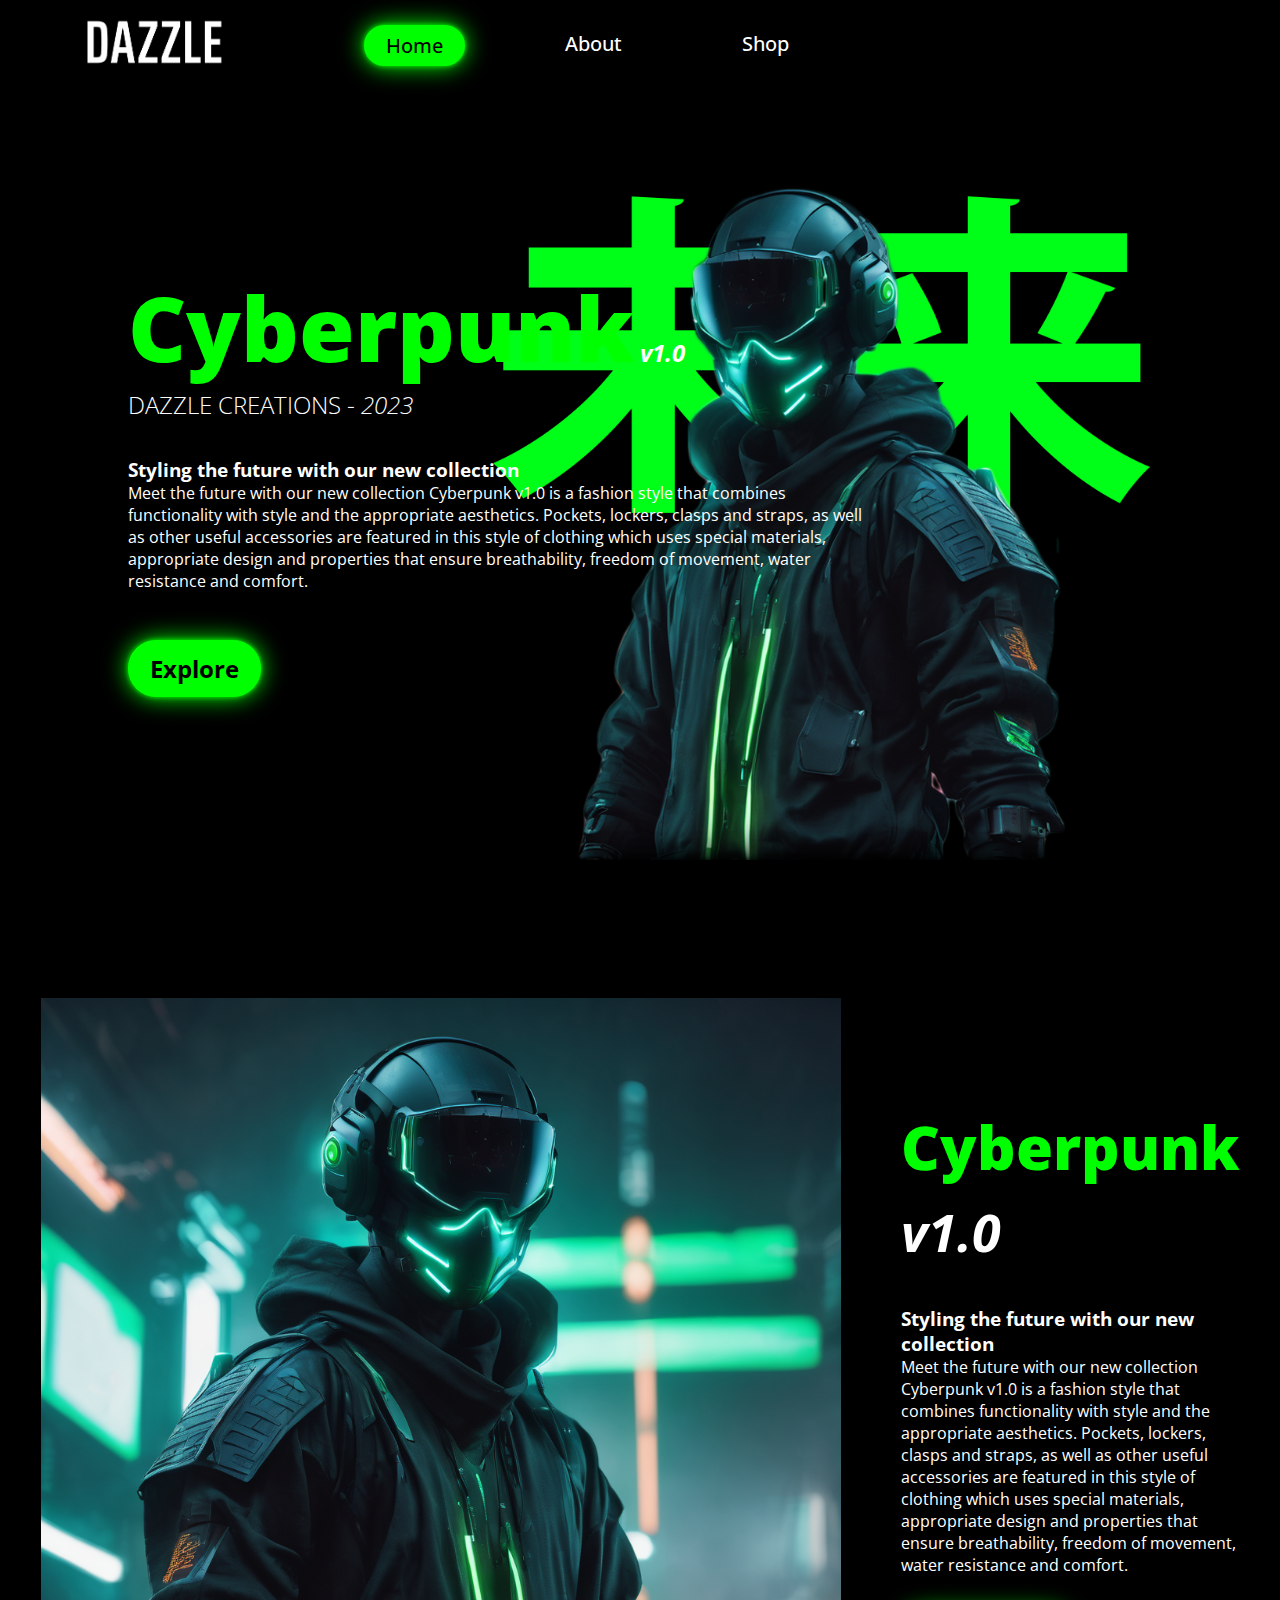
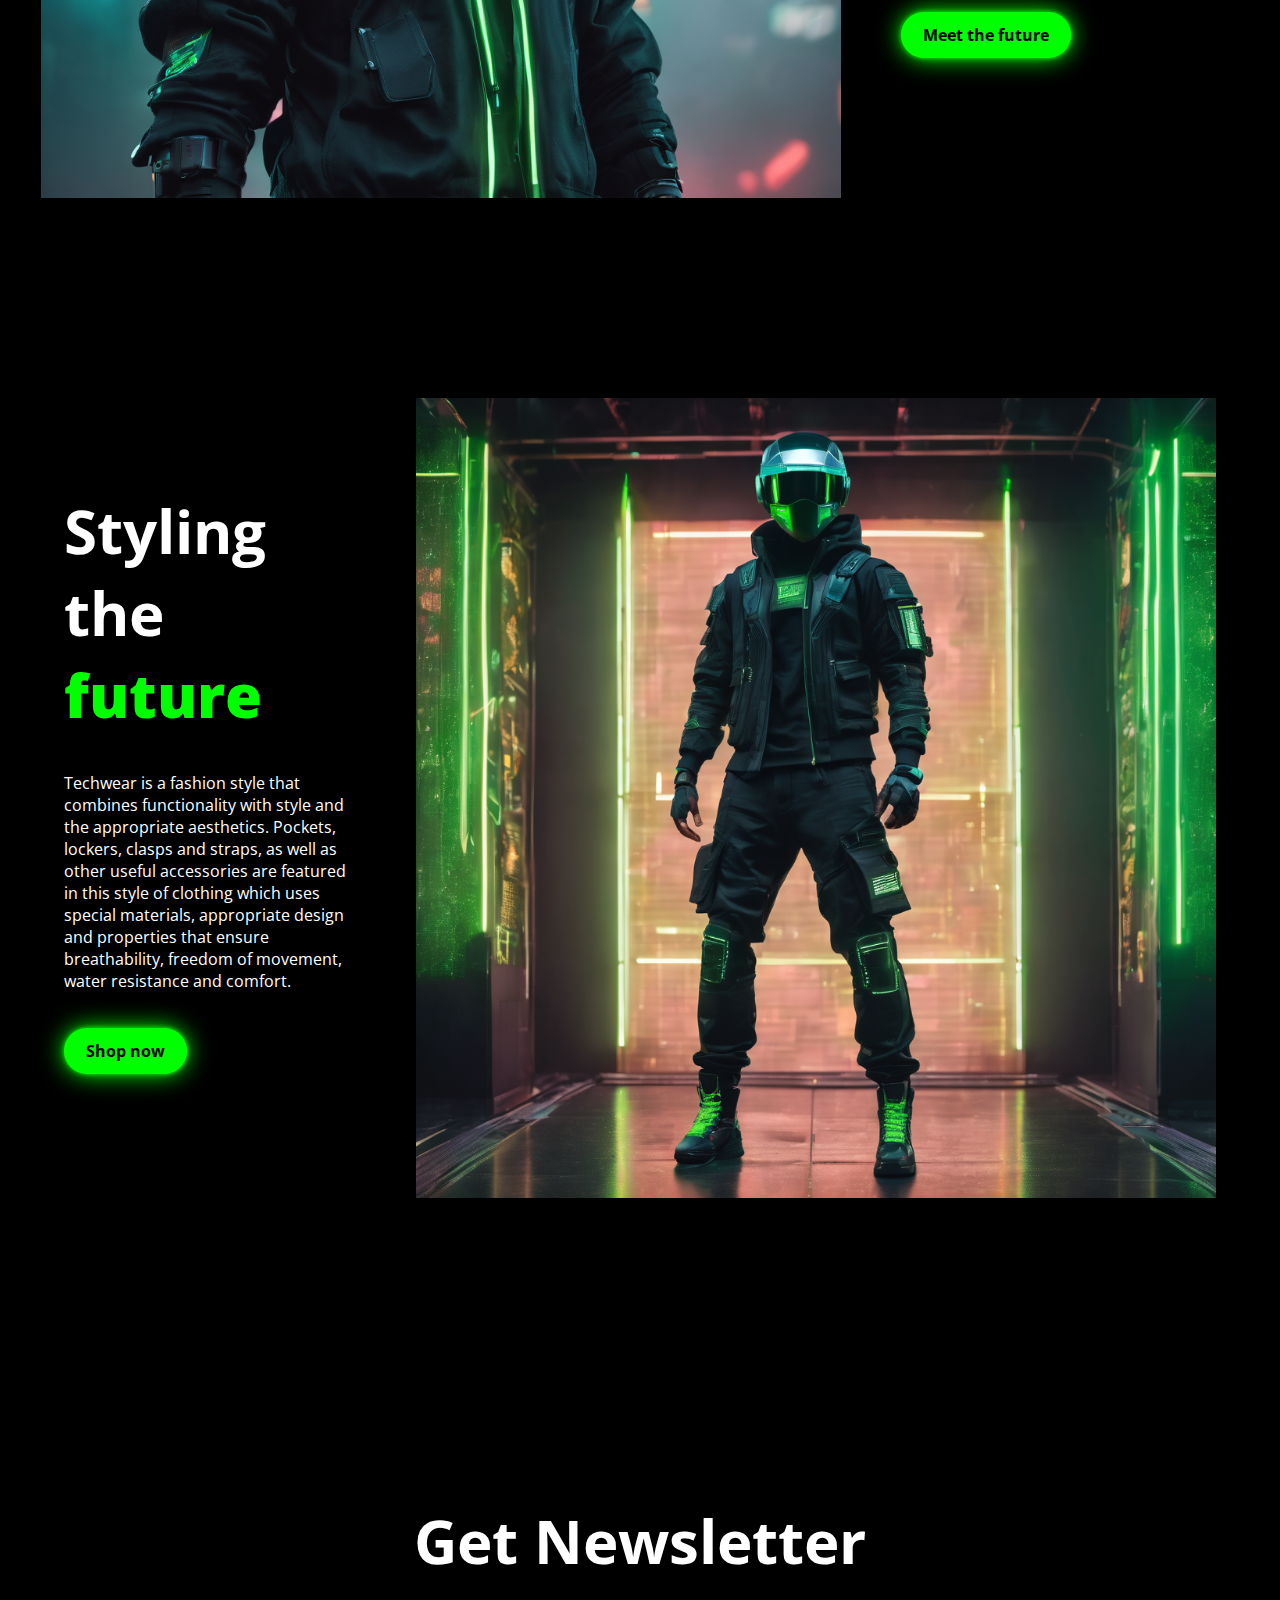
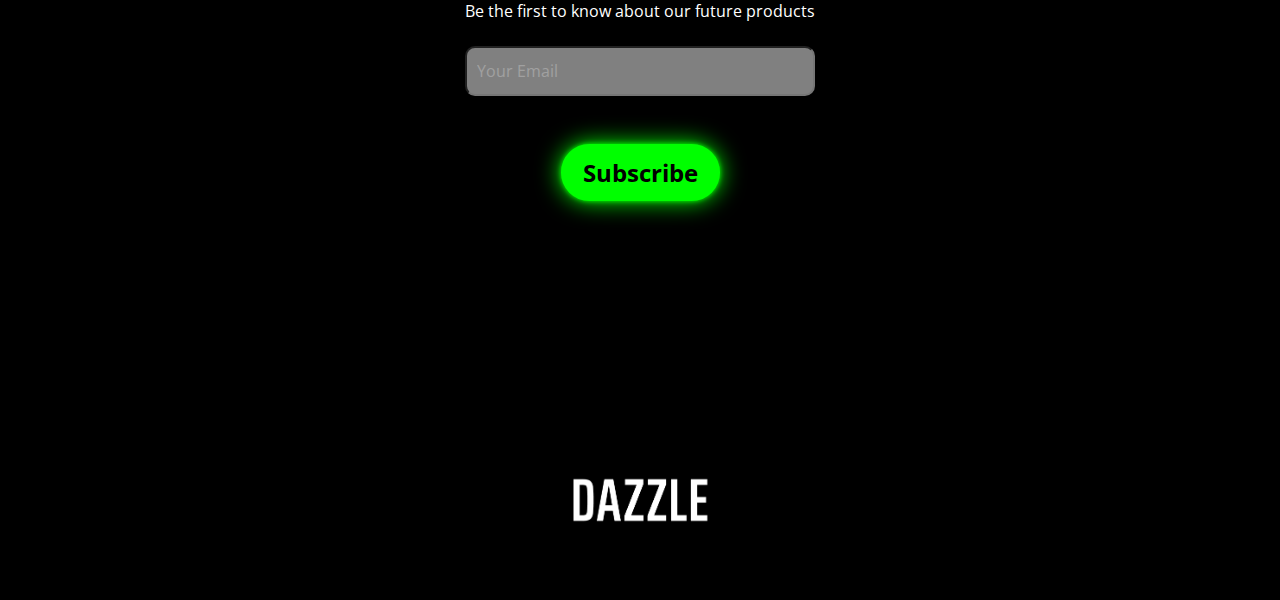
==== commit b8da9bbc: "Update" ====
--- a/index.html
+++ b/index.html
@@ -27,6 +27,7 @@
                 <a href="#" class="button1">Explore</a>
             </div>
         </div>
+        <div class="breath"></div>
         <div class="container" id="page2">
             <div class="img">
                 <img src="media/img01.png" alt="" width="800px">
--- a/style/style.css
+++ b/style/style.css
@@ -226,7 +226,8 @@
     margin: 0px 20px 0px 0px;
 }
 
-div#page2 {
+div.breath {
+    height: 40px;
     box-shadow: 0 0 5px black, 0 0 25px black, 0 0 50px black;
 }
 
@@ -258,17 +259,25 @@
     border-radius: 10px;
     font-size: 16px;
 
-    margin-bottom: 36px;
+    margin-bottom: 48px;
 }
 
 div#page4 h1 {
     margin-bottom: 18px;
 }
 
+div#page4 p {
+    margin-bottom: 24px;
+}
+
 div#page4 form ::placeholder {
     color: rgb(160, 160, 160);
 }
 
+div#page4 form input[type= submit] {
+    font-size: 24px;
+}
+
 
 
 
